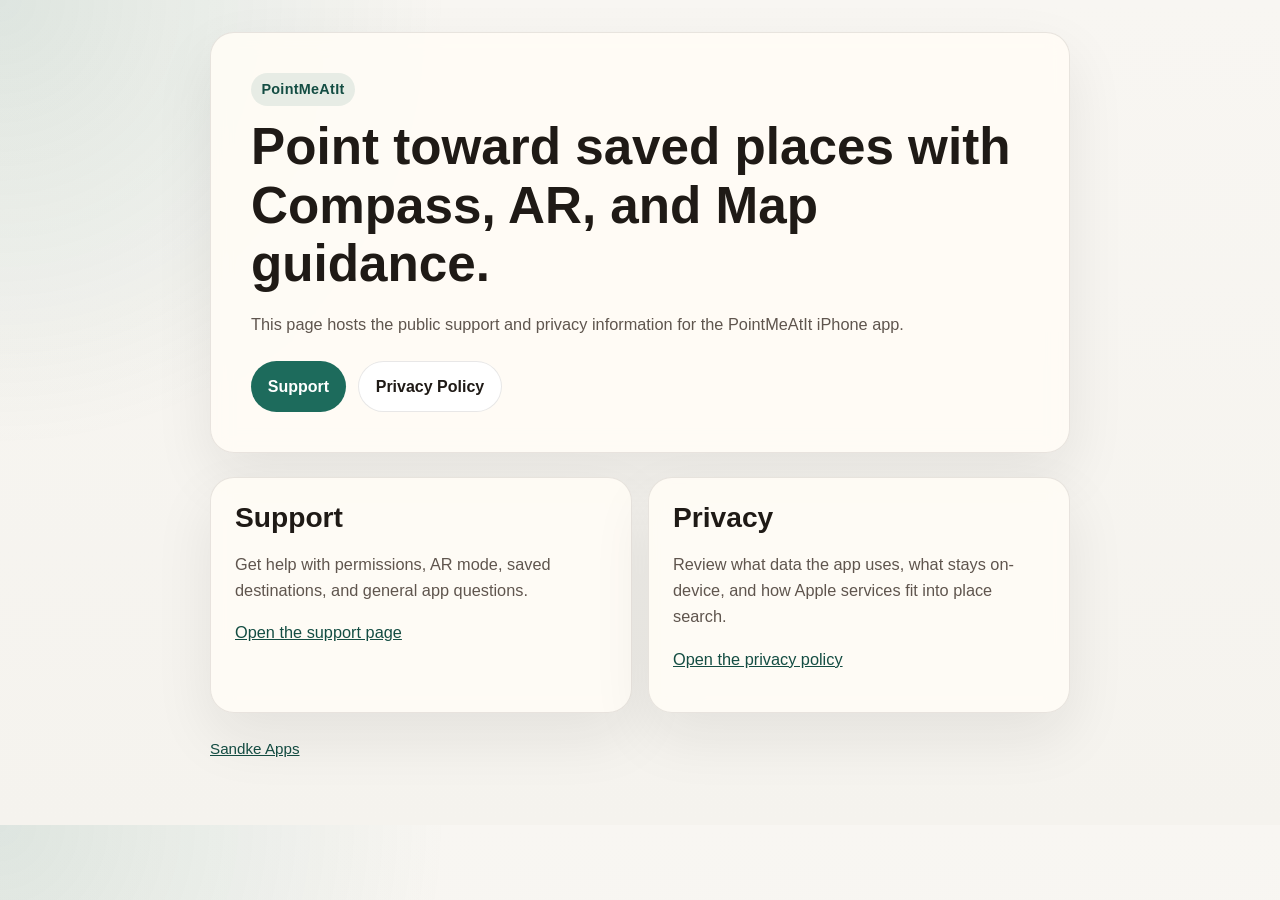
==== pointmeatit/index.html @ 87b0340c "first pass" ====
<!DOCTYPE html>
<html lang="en">
  <head>
    <meta charset="utf-8">
    <meta name="viewport" content="width=device-width, initial-scale=1">
    <title>PointMeAtIt</title>
    <meta
      name="description"
      content="Support and privacy information for the PointMeAtIt iPhone app."
    >
    <link rel="stylesheet" href="../styles.css">
  </head>
  <body>
    <main class="shell">
      <section class="hero">
        <div class="eyebrow">PointMeAtIt</div>
        <h1>Point toward saved places with Compass, AR, and Map guidance.</h1>
        <p>
          This page hosts the public support and privacy information for the
          PointMeAtIt iPhone app.
        </p>
        <div class="actions">
          <a class="button primary" href="./support/">Support</a>
          <a class="button secondary" href="./privacy/">Privacy Policy</a>
        </div>
      </section>

      <section class="grid two">
        <article class="panel">
          <h2>Support</h2>
          <p>
            Get help with permissions, AR mode, saved destinations, and general
            app questions.
          </p>
          <p><a href="./support/">Open the support page</a></p>
        </article>

        <article class="panel">
          <h2>Privacy</h2>
          <p>
            Review what data the app uses, what stays on-device, and how Apple
            services fit into place search.
          </p>
          <p><a href="./privacy/">Open the privacy policy</a></p>
        </article>
      </section>

      <footer>
        <a href="../">Sandke Apps</a>
      </footer>
    </main>
  </body>
</html>
---- styles.css ----
:root {
  --bg: #f5f3ee;
  --panel: rgba(255, 252, 245, 0.9);
  --text: #1f1a16;
  --muted: #5f554e;
  --accent: #1d6b5c;
  --accent-strong: #144d43;
  --border: rgba(31, 26, 22, 0.1);
  --shadow: 0 24px 60px rgba(31, 26, 22, 0.08);
  --max: 860px;
}

* {
  box-sizing: border-box;
}

html {
  color-scheme: light;
}

body {
  margin: 0;
  font-family: "Avenir Next", "Segoe UI", sans-serif;
  line-height: 1.6;
  color: var(--text);
  background:
    radial-gradient(circle at top left, rgba(29, 107, 92, 0.12), transparent 28rem),
    linear-gradient(180deg, #f8f6f2 0%, var(--bg) 100%);
}

a {
  color: var(--accent-strong);
}

.shell {
  width: min(calc(100% - 2rem), var(--max));
  margin: 0 auto;
  padding: 2rem 0 4rem;
}

.hero,
.panel {
  background: var(--panel);
  border: 1px solid var(--border);
  border-radius: 24px;
  box-shadow: var(--shadow);
  backdrop-filter: blur(10px);
}

.hero {
  padding: 2.5rem;
  margin-bottom: 1.5rem;
}

.eyebrow {
  display: inline-block;
  margin-bottom: 0.75rem;
  padding: 0.3rem 0.65rem;
  border-radius: 999px;
  background: rgba(29, 107, 92, 0.1);
  color: var(--accent-strong);
  font-size: 0.9rem;
  font-weight: 700;
  letter-spacing: 0.02em;
}

h1,
h2,
h3 {
  line-height: 1.15;
  margin: 0 0 0.8rem;
}

h1 {
  font-size: clamp(2.1rem, 4vw, 3.8rem);
}

h2 {
  font-size: clamp(1.4rem, 2.2vw, 2rem);
  margin-top: 0;
}

p,
li {
  color: var(--muted);
  font-size: 1.02rem;
}

.actions {
  display: flex;
  flex-wrap: wrap;
  gap: 0.75rem;
  margin-top: 1.5rem;
}

.button {
  display: inline-flex;
  align-items: center;
  justify-content: center;
  min-height: 2.8rem;
  padding: 0.75rem 1.05rem;
  border-radius: 999px;
  text-decoration: none;
  font-weight: 700;
}

.button.primary {
  background: var(--accent);
  color: #fff;
}

.button.secondary {
  border: 1px solid var(--border);
  background: #fff;
  color: var(--text);
}

.grid {
  display: grid;
  gap: 1rem;
}

.grid.two {
  grid-template-columns: repeat(auto-fit, minmax(240px, 1fr));
}

.panel {
  padding: 1.5rem;
}

.meta {
  margin-top: 1rem;
  font-size: 0.94rem;
}

.note {
  padding: 1rem 1.1rem;
  border-left: 4px solid var(--accent);
  background: rgba(29, 107, 92, 0.08);
  border-radius: 12px;
}

.faq-item + .faq-item {
  margin-top: 1.1rem;
}

ul,
ol {
  padding-left: 1.25rem;
}

code {
  padding: 0.1rem 0.3rem;
  border-radius: 6px;
  background: rgba(31, 26, 22, 0.06);
  color: var(--text);
  font-family: "SFMono-Regular", "Menlo", monospace;
  font-size: 0.94em;
}

footer {
  margin-top: 1.5rem;
  color: var(--muted);
  font-size: 0.95rem;
}

@media (max-width: 640px) {
  .hero,
  .panel {
    border-radius: 18px;
  }

  .hero {
    padding: 1.5rem;
  }

  .panel {
    padding: 1.2rem;
  }
}
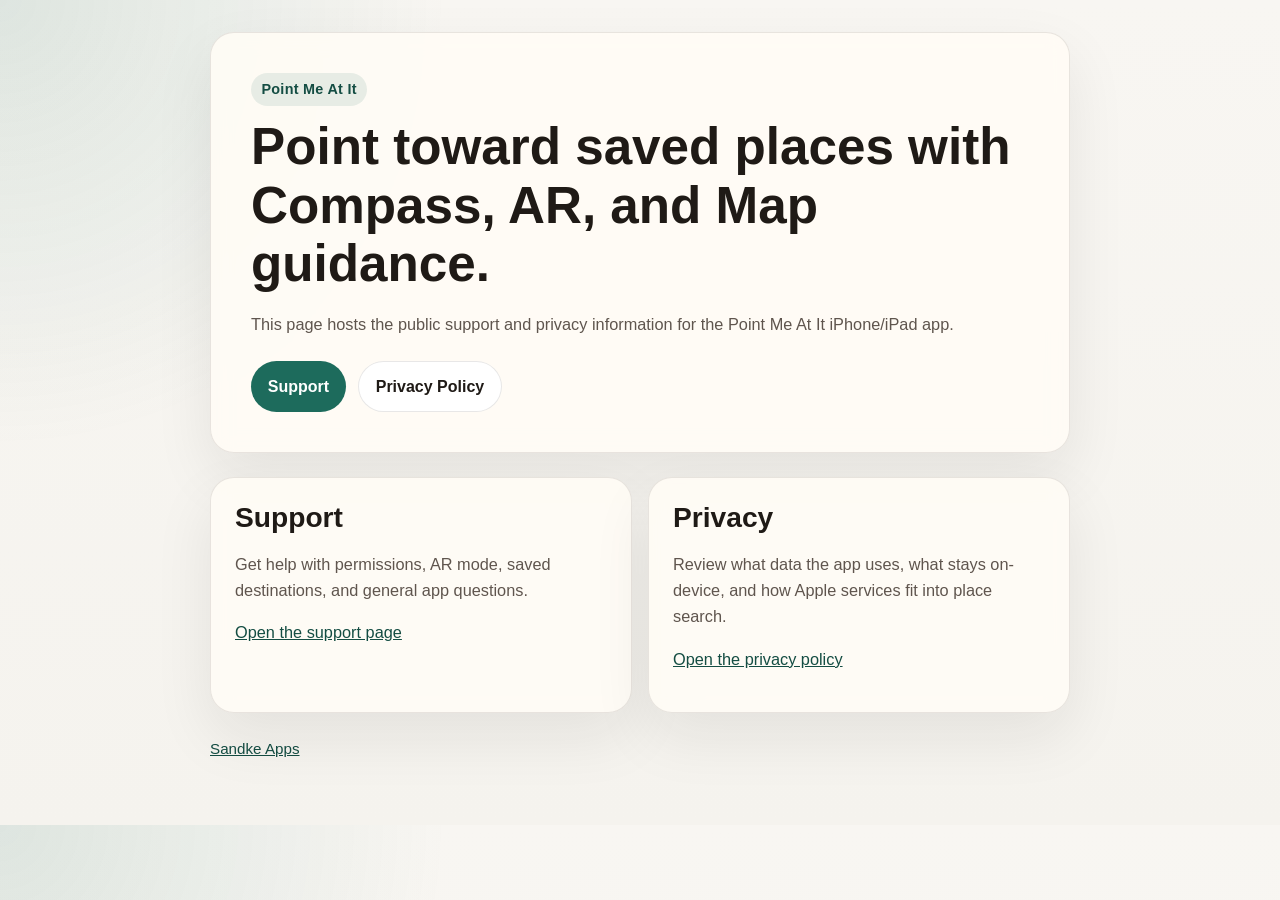
==== commit d1a105b1: "doc updates" ====
--- a/pointmeatit/index.html
+++ b/pointmeatit/index.html
@@ -6,18 +6,18 @@
     <title>PointMeAtIt</title>
     <meta
       name="description"
-      content="Support and privacy information for the PointMeAtIt iPhone app."
+      content="Support and privacy information for the Point Me At It iPhone/Ipad app."
     >
     <link rel="stylesheet" href="../styles.css">
   </head>
   <body>
     <main class="shell">
       <section class="hero">
-        <div class="eyebrow">PointMeAtIt</div>
+        <div class="eyebrow">Point Me At It</div>
         <h1>Point toward saved places with Compass, AR, and Map guidance.</h1>
         <p>
           This page hosts the public support and privacy information for the
-          PointMeAtIt iPhone app.
+          Point Me At It iPhone/iPad app.
         </p>
         <div class="actions">
           <a class="button primary" href="./support/">Support</a>
